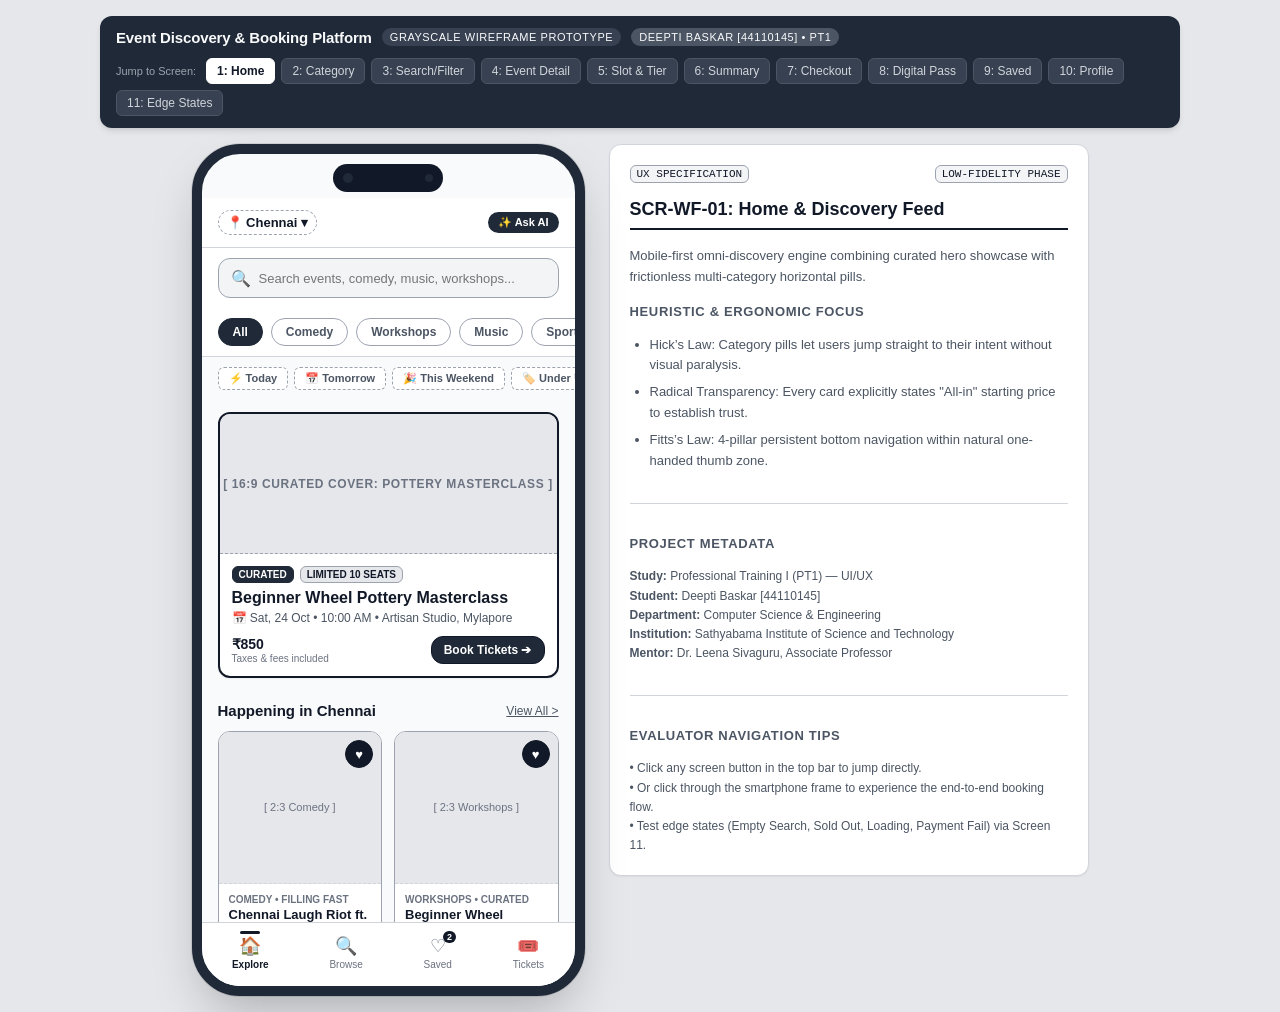
==== index.html @ 96206263 "feat(ui-ux): Complete Aura Multi-Category Event Discovery & Booking UI/UX Platform - Add Milestone 1" ====
<!DOCTYPE html>
<html lang="en">
<head>
  <meta charset="UTF-8">
  <meta name="viewport" content="width=device-width, initial-scale=1.0">
  <title>Multi-Category Event Discovery & Booking — Low-Fidelity Wireframes Prototype</title>
  <meta name="description" content="Low-fidelity grayscale wireframes for multi-category event discovery and booking platform. UI/UX study by Deepti Baskar (44110145), Dept of CSE.">
  <link rel="stylesheet" href="wireframes.css">
</head>
<body>

  <!-- Top Evaluator Toolbar -->
  <header class="evaluator-toolbar">
    <div style="display:flex; align-items:center; gap:10px;">
      <h1>Event Discovery & Booking Platform</h1>
      <span class="badge">Grayscale Wireframe Prototype</span>
      <span class="badge" style="background:#4B5563;">Deepti Baskar [44110145] • PT1</span>
    </div>

    <!-- Quick Screen Switcher -->
    <div class="screen-switcher-bar">
      <span style="font-size:11px; color:#9CA3AF; margin-right:4px;">Jump to Screen:</span>
      <button class="screen-btn active" data-screen="screen-1">1: Home</button>
      <button class="screen-btn" data-screen="screen-2">2: Category</button>
      <button class="screen-btn" data-screen="screen-3">3: Search/Filter</button>
      <button class="screen-btn" data-screen="screen-4">4: Event Detail</button>
      <button class="screen-btn" data-screen="screen-5">5: Slot & Tier</button>
      <button class="screen-btn" data-screen="screen-6">6: Summary</button>
      <button class="screen-btn" data-screen="screen-7">7: Checkout</button>
      <button class="screen-btn" data-screen="screen-8">8: Digital Pass</button>
      <button class="screen-btn" data-screen="screen-9">9: Saved</button>
      <button class="screen-btn" data-screen="screen-10">10: Profile</button>
      <button class="screen-btn" data-screen="screen-11">11: Edge States</button>
    </div>
  </header>

  <!-- Prototype Stage (Phone Frame + UX Notes Panel) -->
  <main class="prototype-stage">
    
    <!-- Smartphone Viewport Frame (393 x 852px) -->
    <div class="phone-frame">
      <!-- Dynamic Island / Sensor Notch -->
      <div class="phone-island">
        <div class="island-camera"></div>
        <div class="island-sensor"></div>
      </div>

      <!-- Scrollable Screen Viewport Container -->
      <div id="screen-viewport" class="screen-viewport">
        <!-- Rendered dynamically by wireframes.js -->
      </div>

      <!-- Global Bottom Navigation Bar (4 Pillars) -->
      <nav id="bottom-nav-bar" class="bottom-nav">
        <div class="nav-item active" data-tab="explore">
          <span class="icon">🏠</span>
          <span>Explore</span>
        </div>
        <div class="nav-item" data-tab="browse">
          <span class="icon">🔍</span>
          <span>Browse</span>
        </div>
        <div class="nav-item" data-tab="saved">
          <span class="icon">♡</span>
          <span>Saved</span>
          <span id="saved-nav-badge" class="nav-badge" style="display:none;">0</span>
        </div>
        <div class="nav-item" data-tab="tickets">
          <span class="icon">🎟️</span>
          <span>Tickets</span>
        </div>
      </nav>

      <!-- Faceted Filter Sheet Modal (Overlay) -->
      <div id="filter-sheet-modal" class="wire-sheet-backdrop">
        <div class="wire-bottom-sheet">
          <div class="sheet-grabber"></div>
          <div class="sheet-header">
            <h3>Faceted Search & Filters</h3>
            <button class="sheet-close-btn" onclick="window.wireframeApp.closeFilterSheet()">✕</button>
          </div>

          <div style="font-size:12px; font-weight:700; text-transform:uppercase; color:var(--text-muted);">Date Availability</div>
          <div style="display:flex; gap:6px; flex-wrap:wrap;">
            <button class="quick-chip">Anytime</button>
            <button class="quick-chip">Today</button>
            <button class="quick-chip">Tomorrow</button>
            <button class="quick-chip active">This Weekend ✓</button>
          </div>

          <div style="font-size:12px; font-weight:700; text-transform:uppercase; color:var(--text-muted); margin-top:8px;">Price Range</div>
          <div>
            <input type="range" min="0" max="3000" value="1000" style="width:100%; accent-color:#111827;">
            <div style="display:flex; justify-content:space-between; font-size:11px; color:var(--text-secondary); margin-top:4px;">
              <span>₹0</span>
              <span>Max: ₹1,000</span>
              <span>₹3,000+</span>
            </div>
          </div>

          <div style="font-size:12px; font-weight:700; text-transform:uppercase; color:var(--text-muted); margin-top:8px;">Category</div>
          <div style="display:grid; grid-template-columns:1fr 1fr; gap:6px; font-size:12px;">
            <label><input type="checkbox" checked> Workshops</label>
            <label><input type="checkbox"> Stand-Up Comedy</label>
            <label><input type="checkbox"> Live Music</label>
            <label><input type="checkbox"> Sports Screenings</label>
          </div>

          <div style="font-size:12px; font-weight:700; text-transform:uppercase; color:var(--text-muted); margin-top:8px;">Neighborhood</div>
          <div style="display:flex; gap:6px; flex-wrap:wrap;">
            <span class="quick-chip active">Mylapore ✓</span>
            <span class="quick-chip active">Alwarpet ✓</span>
            <span class="quick-chip">Besant Nagar</span>
            <span class="quick-chip">OMR</span>
          </div>

          <div style="display:flex; gap:10px; margin-top:12px;">
            <button class="wire-btn secondary" style="flex:1;" onclick="alert('Filters reset to default.')">Reset All</button>
            <button class="wire-btn" style="flex:2;" onclick="window.wireframeApp.applyFilters()">Show 4 Events ➔</button>
          </div>
        </div>
      </div>

      <!-- Floating AI Discovery Concierge Drawer (Overlay) -->
      <div id="ai-drawer" class="ai-drawer-overlay">
        <div class="ai-chat-header">
          <div style="display:flex; align-items:center; gap:6px;">
            <span style="font-size:14px;">✨</span>
            <span style="font-size:13px; font-weight:700;">Event Concierge AI</span>
            <span class="wire-badge" style="background:#374151; color:#FFFFFF; border:none; font-size:9px;">ONLINE</span>
          </div>
          <button class="sheet-close-btn" style="color:#FFFFFF;" onclick="window.wireframeApp.toggleAiDrawer()">✕</button>
        </div>

        <div id="ai-chat-body" class="ai-chat-body">
          <div class="ai-bubble">
            👋 Hi Aravind! What kind of experience are you looking for in Chennai?
          </div>
          <div style="display:flex; flex-wrap:wrap; gap:4px; margin:4px 0;">
            <span class="ai-prompt-chip" onclick="window.wireframeApp.sendAiPrompt('Couples workshops this Sunday')">🎨 Couples workshops this Sunday</span>
            <span class="ai-prompt-chip" onclick="window.wireframeApp.sendAiPrompt('Standup comedy under ₹500')">🎭 Comedy under ₹500</span>
            <span class="ai-prompt-chip" onclick="window.wireframeApp.sendAiPrompt('Acoustic live music nearby')">🎵 Acoustic live music nearby</span>
          </div>
        </div>

        <div style="padding:10px; border-top:1px solid var(--border-subtle); display:flex; gap:6px; background:#FFFFFF;">
          <input type="text" placeholder="Ask AI: 'Cheap comedy this Friday'..." style="flex:1; padding:6px 10px; font-size:12px; border:1px solid var(--border-default); border-radius:var(--radius-sm);" onkeydown="if(event.key==='Enter'&&this.value){window.wireframeApp.sendAiPrompt(this.value); this.value='';}">
          <button class="wire-btn" style="padding:6px 12px; font-size:11px;" onclick="const inp=this.previousElementSibling; if(inp.value){window.wireframeApp.sendAiPrompt(inp.value); inp.value='';}">Ask</button>
        </div>
      </div>

    </div>

    <!-- UX Evaluator Specification & Heuristics Panel -->
    <aside class="ux-notes-panel">
      <div style="display:flex; justify-content:space-between; align-items:flex-start;">
        <span class="badge-tag">UX SPECIFICATION</span>
        <span class="badge-tag">LOW-FIDELITY PHASE</span>
      </div>

      <h2 id="ux-note-title">SCR-WF-01: Home & Discovery Feed</h2>
      <p id="ux-note-summary">Mobile-first omni-discovery engine combining curated hero showcase with frictionless multi-category horizontal pills.</p>

      <h3>Heuristic & Ergonomic Focus</h3>
      <ul id="ux-note-heuristics">
        <li>Hick’s Law: Category pills let users jump straight to their intent without visual paralysis.</li>
        <li>Radical Transparency: Every card explicitly states "All-in" starting price to establish trust.</li>
        <li>Fitts’s Law: 4-pillar persistent bottom navigation within natural one-handed thumb zone.</li>
      </ul>

      <div class="wire-divider"></div>

      <h3>Project Metadata</h3>
      <p style="font-size:12px;">
        <strong>Study:</strong> Professional Training I (PT1) — UI/UX<br>
        <strong>Student:</strong> Deepti Baskar [44110145]<br>
        <strong>Department:</strong> Computer Science & Engineering<br>
        <strong>Institution:</strong> Sathyabama Institute of Science and Technology<br>
        <strong>Mentor:</strong> Dr. Leena Sivaguru, Associate Professor
      </p>

      <div class="wire-divider"></div>

      <h3>Evaluator Navigation Tips</h3>
      <p style="font-size:12px;">
        • Click any screen button in the top bar to jump directly.<br>
        • Or click through the smartphone frame to experience the end-to-end booking flow.<br>
        • Test edge states (Empty Search, Sold Out, Loading, Payment Fail) via Screen 11.
      </p>
    </aside>

  </main>

  <script src="wireframes.js"></script>
</body>
</html>
---- wireframes.css ----
/* ==========================================================================
   LOW-FIDELITY GRAYSCALE WIREFRAME STYLES
   Multi-Category Event Discovery & Booking Platform (Deepti PT1 Project)
   Design System: Grayscale Wireframe Tokens, Mobile-First Ergonomics
   ========================================================================== */

:root {
  --bg-viewport: #E5E7EB;
  --bg-frame: #F9FAFB;
  --bg-card: #FFFFFF;
  --bg-muted: #F3F4F6;
  --bg-subtle: #E5E7EB;
  --border-strong: #111827;
  --border-default: #9CA3AF;
  --border-subtle: #D1D5DB;
  --border-dashed: #9CA3AF;
  
  --text-primary: #111827;
  --text-secondary: #4B5563;
  --text-muted: #6B7280;
  --text-on-dark: #F9FAFB;
  
  --interactive-dark: #1F2937;
  --interactive-hover: #111827;
  --interactive-light: #F3F4F6;
  
  --font-family: -apple-system, BlinkMacSystemFont, "Segoe UI", Roboto, "Helvetica Neue", Arial, sans-serif;
  --radius-sm: 6px;
  --radius-md: 12px;
  --radius-lg: 18px;
  --radius-full: 9999px;
  
  --shadow-sm: 0 1px 2px rgba(0,0,0,0.06);
  --shadow-md: 0 4px 6px -1px rgba(0,0,0,0.1), 0 2px 4px -1px rgba(0,0,0,0.06);
  --shadow-lg: 0 10px 15px -3px rgba(0,0,0,0.1), 0 4px 6px -2px rgba(0,0,0,0.05);
  
  --bottom-nav-height: 64px;
}

/* Reset & Base */
* {
  box-sizing: border-box;
  margin: 0;
  padding: 0;
  -webkit-tap-highlight-color: transparent;
}

body {
  font-family: var(--font-family);
  background-color: var(--bg-viewport);
  color: var(--text-primary);
  display: flex;
  flex-direction: column;
  align-items: center;
  min-height: 100vh;
  padding: 16px;
  overflow-x: hidden;
}

/* Top Toolbar for Prototype Evaluators */
.evaluator-toolbar {
  width: 100%;
  max-width: 1080px;
  background: var(--interactive-dark);
  color: var(--text-on-dark);
  border-radius: var(--radius-md);
  padding: 12px 16px;
  margin-bottom: 16px;
  display: flex;
  flex-wrap: wrap;
  align-items: center;
  justify-content: space-between;
  gap: 12px;
  box-shadow: var(--shadow-md);
  z-index: 100;
}

.evaluator-toolbar h1 {
  font-size: 15px;
  font-weight: 700;
  letter-spacing: -0.01em;
}

.evaluator-toolbar .badge {
  font-size: 11px;
  background: #374151;
  padding: 3px 8px;
  border-radius: var(--radius-full);
  text-transform: uppercase;
  letter-spacing: 0.05em;
}

.screen-switcher-bar {
  display: flex;
  flex-wrap: wrap;
  gap: 6px;
  align-items: center;
}

.screen-btn {
  background: #374151;
  color: #D1D5DB;
  border: 1px solid #4B5563;
  padding: 5px 10px;
  border-radius: var(--radius-sm);
  font-size: 12px;
  cursor: pointer;
  transition: all 0.15s ease;
}

.screen-btn:hover {
  background: #4B5563;
  color: #FFFFFF;
}

.screen-btn.active {
  background: #FFFFFF;
  color: #111827;
  font-weight: 700;
  border-color: #FFFFFF;
}

/* Prototype Container & Phone Shell */
.prototype-stage {
  display: flex;
  gap: 24px;
  align-items: flex-start;
  justify-content: center;
  width: 100%;
  max-width: 1080px;
}

.phone-frame {
  width: 393px;
  height: 852px;
  background: var(--bg-frame);
  border: 10px solid #1F2937;
  border-radius: 48px;
  box-shadow: 0 25px 50px -12px rgba(0, 0, 0, 0.25), 0 0 0 1px rgba(0, 0, 0, 0.1);
  position: relative;
  overflow: hidden;
  display: flex;
  flex-direction: column;
}

/* Phone Notch / Island */
.phone-island {
  position: absolute;
  top: 10px;
  left: 50%;
  transform: translateX(-50%);
  width: 110px;
  height: 28px;
  background: #111827;
  border-radius: var(--radius-full);
  z-index: 1000;
  display: flex;
  align-items: center;
  justify-content: space-between;
  padding: 0 10px;
}

.island-camera {
  width: 10px;
  height: 10px;
  background: #1F2937;
  border-radius: 50%;
}

.island-sensor {
  width: 8px;
  height: 8px;
  background: #1F2937;
  border-radius: 50%;
}

/* Screen Viewport */
.screen-viewport {
  flex: 1;
  overflow-y: auto;
  overflow-x: hidden;
  padding-top: 44px; /* clearance for island */
  padding-bottom: calc(var(--bottom-nav-height) + 12px);
  position: relative;
  scrollbar-width: thin;
}

/* Global Bottom Navigation (4 Pillars) */
.bottom-nav {
  position: absolute;
  bottom: 0;
  left: 0;
  width: 100%;
  height: var(--bottom-nav-height);
  background: #FFFFFF;
  border-top: 1px solid var(--border-subtle);
  display: flex;
  align-items: center;
  justify-content: space-around;
  z-index: 900;
  padding-bottom: 4px;
}

.nav-item {
  display: flex;
  flex-direction: column;
  align-items: center;
  justify-content: center;
  color: var(--text-muted);
  text-decoration: none;
  font-size: 10px;
  font-weight: 500;
  cursor: pointer;
  padding: 4px 10px;
  position: relative;
}

.nav-item .icon {
  font-size: 18px;
  margin-bottom: 2px;
}

.nav-item.active {
  color: var(--text-primary);
  font-weight: 700;
}

.nav-item.active::after {
  content: "";
  position: absolute;
  top: 0;
  width: 20px;
  height: 3px;
  background: var(--text-primary);
  border-radius: var(--radius-full);
}

.nav-badge {
  position: absolute;
  top: 0;
  right: 6px;
  background: var(--text-primary);
  color: #FFFFFF;
  font-size: 9px;
  font-weight: 700;
  padding: 1px 4px;
  border-radius: var(--radius-full);
}

/* Side Notes Panel for UX Evaluators */
.ux-notes-panel {
  flex: 1;
  max-width: 480px;
  background: var(--bg-card);
  border: 1px solid var(--border-subtle);
  border-radius: var(--radius-md);
  padding: 20px;
  box-shadow: var(--shadow-sm);
  display: flex;
  flex-direction: column;
  gap: 16px;
  max-height: 852px;
  overflow-y: auto;
}

.ux-notes-panel h2 {
  font-size: 18px;
  font-weight: 700;
  border-bottom: 2px solid var(--border-strong);
  padding-bottom: 8px;
}

.ux-notes-panel h3 {
  font-size: 13px;
  font-weight: 700;
  text-transform: uppercase;
  color: var(--text-secondary);
  letter-spacing: 0.05em;
}

.ux-notes-panel p, .ux-notes-panel li {
  font-size: 13px;
  line-height: 1.6;
  color: var(--text-secondary);
}

.ux-notes-panel ul {
  padding-left: 20px;
  display: flex;
  flex-direction: column;
  gap: 6px;
}

.badge-tag {
  display: inline-block;
  font-size: 11px;
  padding: 2px 6px;
  background: var(--bg-muted);
  border: 1px solid var(--border-default);
  border-radius: var(--radius-sm);
  font-family: monospace;
}

/* ==========================================================================
   WIRE ELEMENT PRIMITIVES
   ========================================================================== */

/* Headers & App Bars */
.wire-header {
  padding: 12px 16px;
  display: flex;
  align-items: center;
  justify-content: space-between;
  background: var(--bg-card);
  border-bottom: 1px solid var(--border-subtle);
  position: sticky;
  top: 0;
  z-index: 50;
}

.location-pill {
  display: flex;
  align-items: center;
  gap: 6px;
  font-size: 13px;
  font-weight: 700;
  cursor: pointer;
  padding: 4px 8px;
  border: 1px dashed var(--border-default);
  border-radius: var(--radius-full);
}

.ai-concierge-pill {
  display: flex;
  align-items: center;
  gap: 4px;
  font-size: 11px;
  font-weight: 700;
  background: var(--interactive-dark);
  color: #FFFFFF;
  padding: 4px 10px;
  border-radius: var(--radius-full);
  cursor: pointer;
}

/* Search Input */
.search-container {
  padding: 10px 16px;
  background: var(--bg-card);
}

.search-input-box {
  width: 100%;
  height: 40px;
  background: var(--bg-muted);
  border: 1px solid var(--border-default);
  border-radius: var(--radius-md);
  display: flex;
  align-items: center;
  padding: 0 12px;
  gap: 8px;
}

.search-input-box input {
  border: none;
  background: transparent;
  width: 100%;
  font-size: 13px;
  outline: none;
  color: var(--text-primary);
}

/* Category Pill Tabs */
.category-pill-bar {
  display: flex;
  gap: 8px;
  overflow-x: auto;
  padding: 10px 16px;
  scrollbar-width: none;
  background: var(--bg-card);
  border-bottom: 1px solid var(--border-subtle);
}

.category-pill-bar::-webkit-scrollbar {
  display: none;
}

.category-pill {
  flex-shrink: 0;
  padding: 6px 14px;
  font-size: 12px;
  font-weight: 600;
  border: 1px solid var(--border-default);
  background: var(--bg-card);
  color: var(--text-secondary);
  border-radius: var(--radius-full);
  cursor: pointer;
  transition: all 0.15s ease;
}

.category-pill.active {
  background: var(--interactive-dark);
  color: #FFFFFF;
  border-color: var(--interactive-dark);
}

/* Quick Filter Chips */
.quick-chips-row {
  display: flex;
  gap: 6px;
  padding: 10px 16px;
  overflow-x: auto;
  scrollbar-width: none;
}

.quick-chip {
  flex-shrink: 0;
  padding: 4px 10px;
  font-size: 11px;
  font-weight: 600;
  background: #FFFFFF;
  border: 1px dashed var(--border-default);
  border-radius: var(--radius-sm);
  color: var(--text-secondary);
  cursor: pointer;
}

.quick-chip.active {
  background: var(--interactive-dark);
  color: #FFFFFF;
  border-style: solid;
  border-color: var(--interactive-dark);
}

/* Wireframe Hero Carousel Box */
.hero-box {
  margin: 12px 16px;
  background: #FFFFFF;
  border: 2px solid var(--border-strong);
  border-radius: var(--radius-md);
  overflow: hidden;
  box-shadow: var(--shadow-sm);
  position: relative;
}

.hero-image-placeholder {
  width: 100%;
  height: 140px;
  background: var(--bg-subtle);
  border-bottom: 1px dashed var(--border-default);
  display: flex;
  align-items: center;
  justify-content: center;
  color: var(--text-muted);
  font-size: 12px;
  font-weight: 600;
  text-transform: uppercase;
  letter-spacing: 0.05em;
  position: relative;
}

.hero-content {
  padding: 12px;
}

.badge-row {
  display: flex;
  gap: 6px;
  margin-bottom: 6px;
}

.wire-badge {
  font-size: 10px;
  font-weight: 700;
  text-transform: uppercase;
  padding: 2px 6px;
  border-radius: var(--radius-sm);
  background: var(--bg-subtle);
  border: 1px solid var(--border-default);
}

.wire-badge.dark {
  background: var(--interactive-dark);
  color: #FFFFFF;
  border-color: var(--interactive-dark);
}

.hero-title {
  font-size: 16px;
  font-weight: 700;
  margin-bottom: 4px;
}

.hero-meta {
  font-size: 12px;
  color: var(--text-secondary);
  margin-bottom: 10px;
}

.hero-action-row {
  display: flex;
  align-items: center;
  justify-content: space-between;
}

.price-text {
  font-size: 14px;
  font-weight: 700;
}

.price-sub {
  font-size: 10px;
  color: var(--text-muted);
  display: block;
}

/* Section Containers */
.feed-section {
  padding: 12px 16px;
}

.section-header {
  display: flex;
  align-items: center;
  justify-content: space-between;
  margin-bottom: 12px;
}

.section-title {
  font-size: 15px;
  font-weight: 700;
}

.section-link {
  font-size: 12px;
  color: var(--text-secondary);
  text-decoration: underline;
  cursor: pointer;
}

/* Event Card Grid & Poster Wireframes (2:3 aspect) */
.event-grid {
  display: grid;
  grid-template-columns: repeat(2, 1fr);
  gap: 12px;
}

.event-card {
  background: #FFFFFF;
  border: 1px solid var(--border-default);
  border-radius: var(--radius-md);
  overflow: hidden;
  cursor: pointer;
  display: flex;
  flex-direction: column;
  transition: transform 0.15s ease, box-shadow 0.15s ease;
  position: relative;
}

.event-card:hover {
  transform: translateY(-2px);
  box-shadow: var(--shadow-sm);
  border-color: var(--border-strong);
}

.card-image-box {
  width: 100%;
  aspect-ratio: 3 / 2.8;
  background: var(--bg-subtle);
  border-bottom: 1px dashed var(--border-subtle);
  position: relative;
  display: flex;
  align-items: center;
  justify-content: center;
  color: var(--text-muted);
  font-size: 11px;
}

.card-save-btn {
  position: absolute;
  top: 8px;
  right: 8px;
  width: 28px;
  height: 28px;
  background: rgba(255,255,255,0.85);
  border: 1px solid var(--border-default);
  border-radius: 50%;
  display: flex;
  align-items: center;
  justify-content: center;
  cursor: pointer;
  font-size: 13px;
  z-index: 5;
}

.card-save-btn.active {
  background: #111827;
  color: #FFFFFF;
  border-color: #111827;
}

.card-content {
  padding: 10px;
  display: flex;
  flex-direction: column;
  flex: 1;
}

.card-category-tag {
  font-size: 10px;
  font-weight: 700;
  text-transform: uppercase;
  color: var(--text-muted);
  margin-bottom: 2px;
}

.card-title {
  font-size: 13px;
  font-weight: 700;
  line-height: 1.3;
  margin-bottom: 6px;
  display: -webkit-box;
  -webkit-line-clamp: 2;
  -webkit-box-orient: vertical;
  overflow: hidden;
}

.card-meta-line {
  font-size: 11px;
  color: var(--text-secondary);
  margin-bottom: 2px;
  white-space: nowrap;
  overflow: hidden;
  text-overflow: ellipsis;
}

.card-price-row {
  margin-top: auto;
  padding-top: 8px;
  border-top: 1px dashed var(--border-subtle);
  display: flex;
  align-items: baseline;
  justify-content: space-between;
}

/* Detail View Layout (SCR-WF-04) */
.detail-view {
  background: #FFFFFF;
  min-height: 100%;
}

.detail-hero-media {
  width: 100%;
  height: 200px;
  background: var(--bg-subtle);
  border-bottom: 2px solid var(--border-strong);
  display: flex;
  align-items: center;
  justify-content: center;
  font-weight: 700;
  color: var(--text-muted);
  position: relative;
}

.detail-top-nav {
  position: absolute;
  top: 10px;
  left: 0;
  width: 100%;
  padding: 0 16px;
  display: flex;
  justify-content: space-between;
  z-index: 10;
}

.circle-nav-btn {
  width: 36px;
  height: 36px;
  background: #FFFFFF;
  border: 1px solid var(--border-strong);
  border-radius: 50%;
  display: flex;
  align-items: center;
  justify-content: center;
  cursor: pointer;
  font-weight: 700;
  box-shadow: var(--shadow-sm);
}

.detail-body {
  padding: 16px;
}

.metric-grid-4 {
  display: grid;
  grid-template-columns: repeat(2, 1fr);
  gap: 8px;
  margin: 14px 0;
}

.metric-box {
  background: var(--bg-muted);
  border: 1px solid var(--border-subtle);
  border-radius: var(--radius-sm);
  padding: 8px;
  font-size: 12px;
}

.metric-box strong {
  display: block;
  font-size: 13px;
  color: var(--text-primary);
}

.wire-divider {
  height: 1px;
  background: var(--border-subtle);
  margin: 16px 0;
}

.bullet-list {
  list-style: none;
  display: flex;
  flex-direction: column;
  gap: 8px;
  font-size: 13px;
  margin-top: 8px;
}

.bullet-list li::before {
  content: "✓ ";
  font-weight: 700;
  margin-right: 4px;
}

/* Sticky Bottom Action Bars */
.sticky-action-bar {
  position: fixed;
  bottom: 0;
  left: 0;
  width: 100%;
  background: #FFFFFF;
  border-top: 2px solid var(--border-strong);
  padding: 12px 16px;
  display: flex;
  align-items: center;
  justify-content: space-between;
  z-index: 800;
  box-shadow: 0 -4px 6px -1px rgba(0,0,0,0.05);
}

.sticky-action-bar.in-phone {
  position: absolute;
  width: 100%;
}

.wire-btn {
  background: var(--interactive-dark);
  color: #FFFFFF;
  border: 1px solid var(--border-strong);
  padding: 10px 18px;
  border-radius: var(--radius-md);
  font-size: 14px;
  font-weight: 700;
  cursor: pointer;
  transition: all 0.15s ease;
}

.wire-btn:hover {
  background: #000000;
}

.wire-btn.secondary {
  background: var(--bg-card);
  color: var(--text-primary);
  border: 1px solid var(--border-default);
}

.wire-btn.full-width {
  width: 100%;
  text-align: center;
}

/* Modals & Sliding Bottom Sheets */
.wire-sheet-backdrop {
  position: absolute;
  top: 0;
  left: 0;
  width: 100%;
  height: 100%;
  background: rgba(0, 0, 0, 0.5);
  z-index: 950;
  display: none;
  align-items: flex-end;
}

.wire-sheet-backdrop.open {
  display: flex;
}

.wire-bottom-sheet {
  width: 100%;
  max-height: 85%;
  background: #FFFFFF;
  border-top: 2px solid var(--border-strong);
  border-radius: var(--radius-lg) var(--radius-lg) 0 0;
  padding: 16px;
  overflow-y: auto;
  position: relative;
  display: flex;
  flex-direction: column;
  gap: 16px;
  animation: slideUp 0.25s ease-out;
}

@keyframes slideUp {
  from { transform: translateY(100%); }
  to { transform: translateY(0); }
}

.sheet-grabber {
  width: 36px;
  height: 4px;
  background: var(--border-default);
  border-radius: var(--radius-full);
  margin: 0 auto 6px auto;
}

.sheet-header {
  display: flex;
  align-items: center;
  justify-content: space-between;
  border-bottom: 1px solid var(--border-subtle);
  padding-bottom: 10px;
}

.sheet-header h3 {
  font-size: 15px;
  font-weight: 700;
}

.sheet-close-btn {
  cursor: pointer;
  font-size: 18px;
  font-weight: 700;
  border: none;
  background: transparent;
  padding: 4px;
}

/* Quantity Steppers */
.stepper-box {
  display: flex;
  align-items: center;
  gap: 8px;
  border: 1px solid var(--border-strong);
  border-radius: var(--radius-sm);
  padding: 2px 6px;
  background: #FFFFFF;
}

.stepper-btn {
  background: none;
  border: none;
  font-size: 16px;
  font-weight: 700;
  cursor: pointer;
  width: 24px;
  height: 24px;
  display: flex;
  align-items: center;
  justify-content: center;
}

.stepper-val {
  font-size: 14px;
  font-weight: 700;
  min-width: 18px;
  text-align: center;
}

/* Tier Card */
.tier-card {
  border: 1px solid var(--border-default);
  border-radius: var(--radius-md);
  padding: 12px;
  margin-bottom: 10px;
  background: #FFFFFF;
}

.tier-card.selected {
  border: 2px solid var(--border-strong);
  background: var(--bg-muted);
}

/* Seating Zone Diagram */
.seat-stage-diagram {
  background: var(--bg-muted);
  border: 1px dashed var(--border-default);
  border-radius: var(--radius-sm);
  padding: 12px;
  text-align: center;
  font-size: 11px;
}

.stage-pill {
  background: var(--interactive-dark);
  color: #FFFFFF;
  padding: 4px 12px;
  border-radius: var(--radius-sm);
  display: inline-block;
  margin-bottom: 8px;
  font-weight: 700;
}

.zone-selector-row {
  display: flex;
  gap: 8px;
  justify-content: center;
}

.zone-pill {
  padding: 4px 8px;
  font-size: 10px;
  border: 1px solid var(--border-default);
  background: #FFFFFF;
  border-radius: var(--radius-sm);
  cursor: pointer;
}

.zone-pill.selected {
  background: var(--border-strong);
  color: #FFFFFF;
}

/* Boarding Pass / Digital Ticket Styles (SCR-WF-08) */
.ticket-pass-card {
  background: #FFFFFF;
  border: 2px solid var(--border-strong);
  border-radius: var(--radius-md);
  margin: 16px;
  overflow: hidden;
  box-shadow: var(--shadow-md);
  position: relative;
}

.ticket-header-band {
  background: var(--interactive-dark);
  color: #FFFFFF;
  padding: 12px;
  display: flex;
  justify-content: space-between;
  align-items: center;
}

.ticket-body {
  padding: 16px;
}

.ticket-perforation {
  display: flex;
  align-items: center;
  margin: 12px 0;
  position: relative;
}

.perforation-circle-left, .perforation-circle-right {
  width: 16px;
  height: 16px;
  background: var(--bg-frame);
  border-radius: 50%;
  position: absolute;
  border: 1px solid var(--border-strong);
}

.perforation-circle-left { left: -24px; }
.perforation-circle-right { right: -24px; }

.perforation-dashed-line {
  width: 100%;
  border-top: 2px dashed var(--border-default);
}

.qr-placeholder-box {
  width: 140px;
  height: 140px;
  margin: 10px auto;
  border: 2px solid var(--border-strong);
  padding: 8px;
  display: flex;
  flex-direction: column;
  align-items: center;
  justify-content: center;
  background: #FFFFFF;
  position: relative;
}

.qr-code-grid {
  width: 100%;
  height: 100%;
  background-image: 
    linear-gradient(45deg, #000 25%, transparent 25%), 
    linear-gradient(-45deg, #000 25%, transparent 25%), 
    linear-gradient(45deg, transparent 75%, #000 75%), 
    linear-gradient(-45deg, transparent 75%, #000 75%);
  background-size: 14px 14px;
  background-position: 0 0, 0 7px, 7px -7px, -7px 0px;
  opacity: 0.85;
}

/* Skeleton Loading Animation (11C) */
.skeleton-box {
  background: linear-gradient(90deg, #E5E7EB 25%, #F3F4F6 50%, #E5E7EB 75%);
  background-size: 200% 100%;
  animation: skeletonPulse 1.5s infinite;
  border-radius: var(--radius-sm);
}

@keyframes skeletonPulse {
  0% { background-position: 200% 0; }
  100% { background-position: -200% 0; }
}

/* Floating AI Concierge Drawer (SCR-WF-07 / Flow G) */
.ai-drawer-overlay {
  position: absolute;
  bottom: var(--bottom-nav-height);
  left: 0;
  width: 100%;
  background: #FFFFFF;
  border-top: 2px solid var(--border-strong);
  border-radius: var(--radius-lg) var(--radius-lg) 0 0;
  box-shadow: 0 -10px 25px rgba(0,0,0,0.15);
  z-index: 850;
  display: none;
  flex-direction: column;
  max-height: 480px;
  animation: slideUp 0.2s ease-out;
}

.ai-drawer-overlay.open {
  display: flex;
}

.ai-chat-header {
  padding: 10px 14px;
  background: var(--interactive-dark);
  color: #FFFFFF;
  border-radius: var(--radius-lg) var(--radius-lg) 0 0;
  display: flex;
  align-items: center;
  justify-content: space-between;
}

.ai-chat-body {
  padding: 12px;
  overflow-y: auto;
  display: flex;
  flex-direction: column;
  gap: 10px;
  font-size: 12px;
}

.ai-bubble {
  background: var(--bg-muted);
  border: 1px solid var(--border-subtle);
  border-radius: var(--radius-md);
  padding: 8px 12px;
  max-width: 85%;
  line-height: 1.4;
}

.ai-bubble.user {
  background: var(--border-strong);
  color: #FFFFFF;
  align-self: flex-end;
}

.ai-prompt-chip {
  display: inline-block;
  background: #FFFFFF;
  border: 1px dashed var(--border-strong);
  border-radius: var(--radius-full);
  padding: 4px 10px;
  font-size: 11px;
  cursor: pointer;
  margin: 2px;
}

.ai-prompt-chip:hover {
  background: var(--interactive-dark);
  color: #FFFFFF;
}

/* Responsive tweaks */
@media (max-width: 860px) {
  .prototype-stage {
    flex-direction: column;
    align-items: center;
  }
  .ux-notes-panel {
    max-width: 393px;
    max-height: none;
  }
}
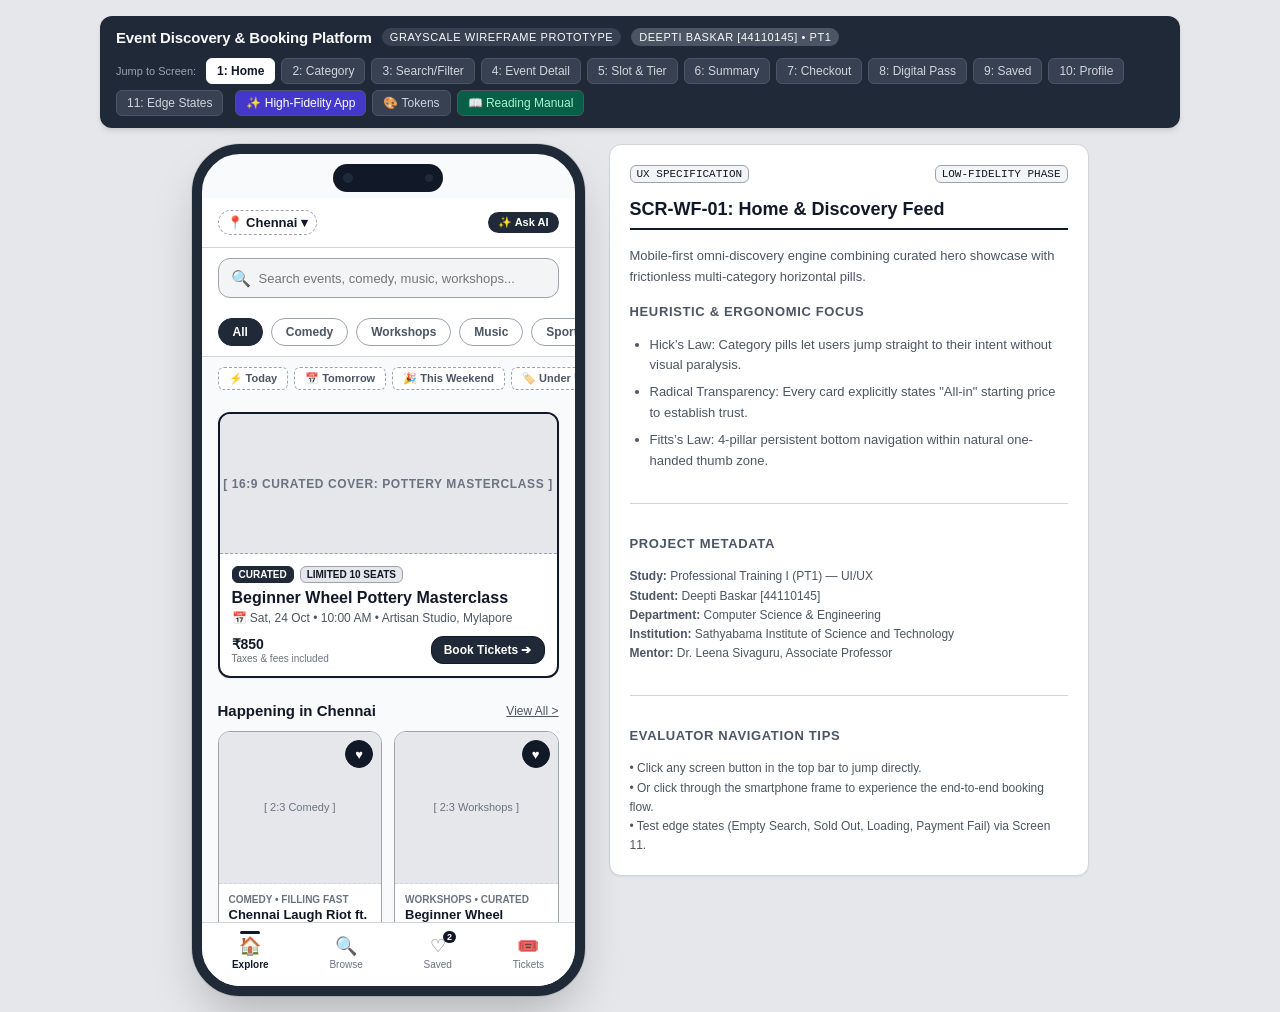
==== commit 3beb8f96: "docs: add master reading & accountability manual, docs portal, and cross-navigation links" ====
--- a/index.html
+++ b/index.html
@@ -31,6 +31,9 @@
       <button class="screen-btn" data-screen="screen-9">9: Saved</button>
       <button class="screen-btn" data-screen="screen-10">10: Profile</button>
       <button class="screen-btn" data-screen="screen-11">11: Edge States</button>
+      <a href="app.html" class="screen-btn" style="text-decoration:none; background:#4338CA; color:#FFFFFF; margin-left:6px;">✨ High-Fidelity App</a>
+      <a href="design-system.html" class="screen-btn" style="text-decoration:none; background:#374151; color:#CBD5E1;">🎨 Tokens</a>
+      <a href="docs/READ_BEFORE_EXPLAINING_ACCOUNTABILITY_MANUAL.md" class="screen-btn" style="text-decoration:none; background:#065F46; color:#A7F3D0;">📖 Reading Manual</a>
     </div>
   </header>
 
